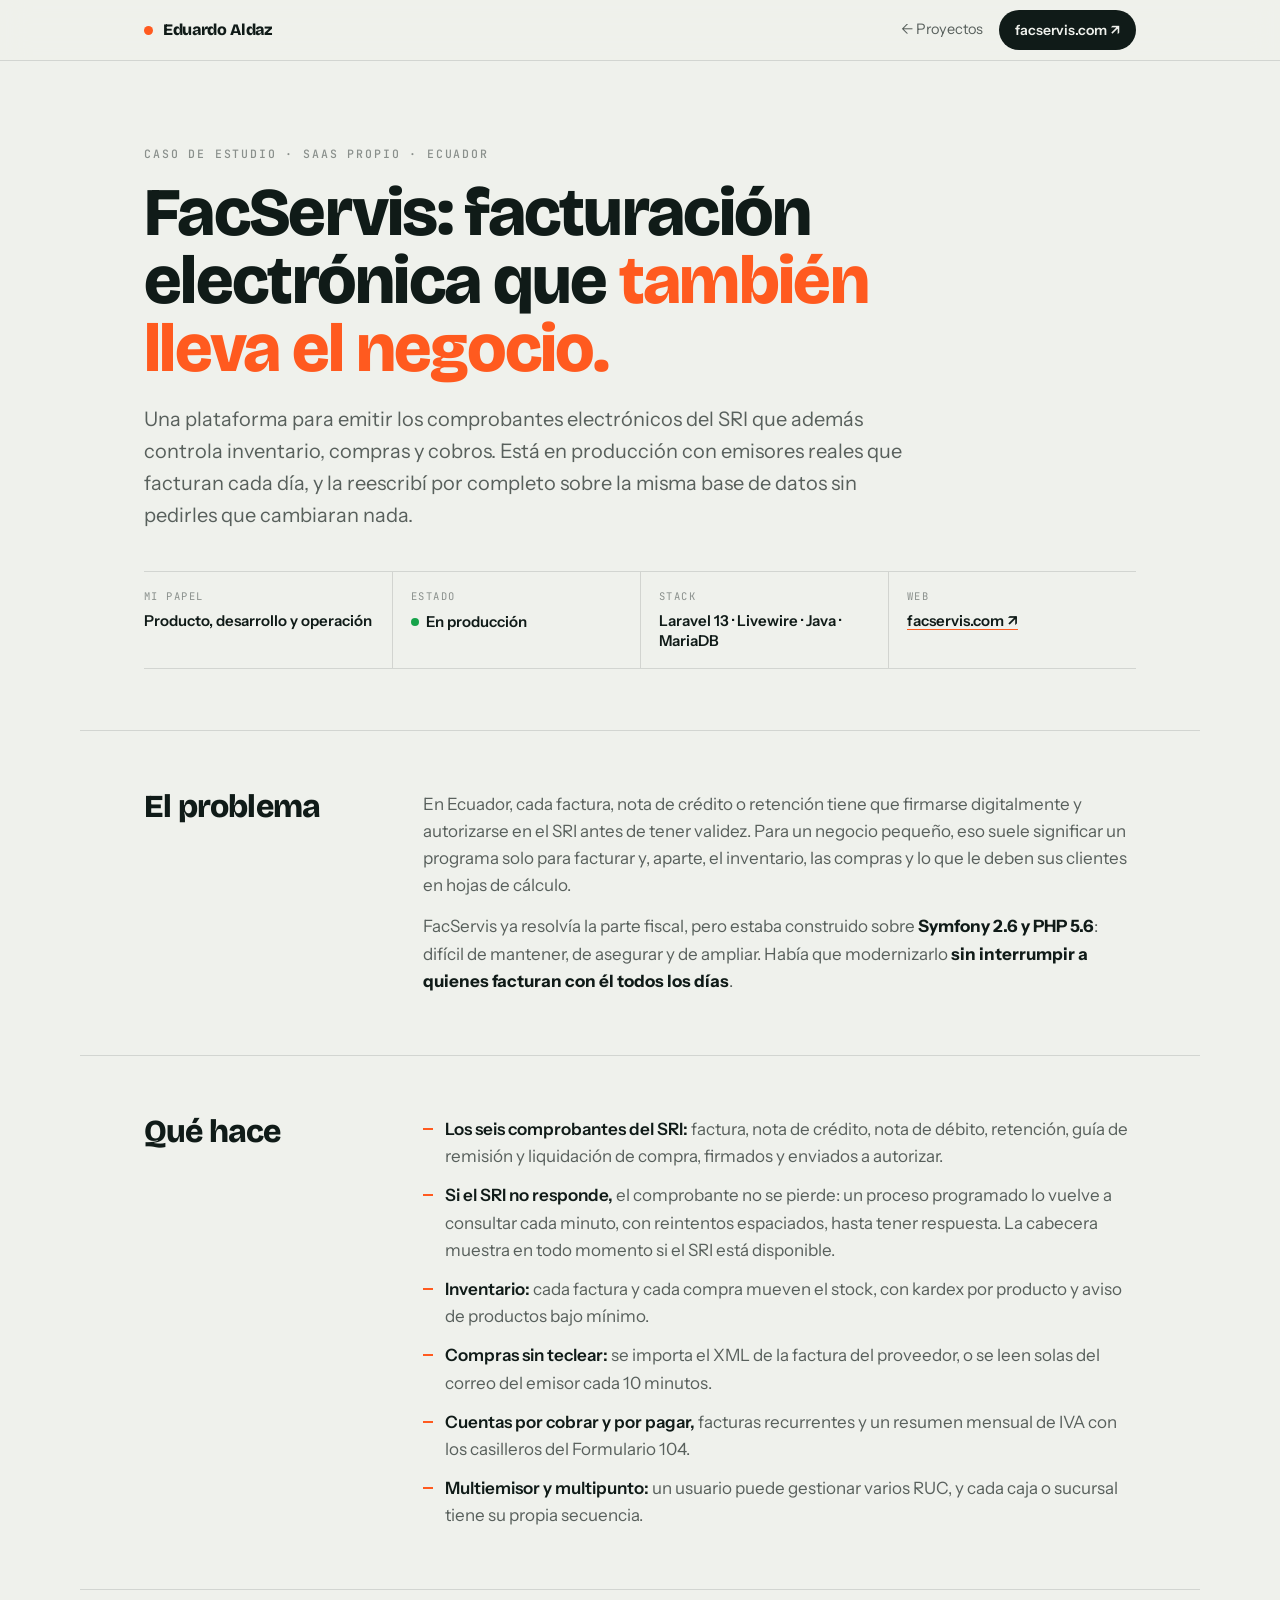
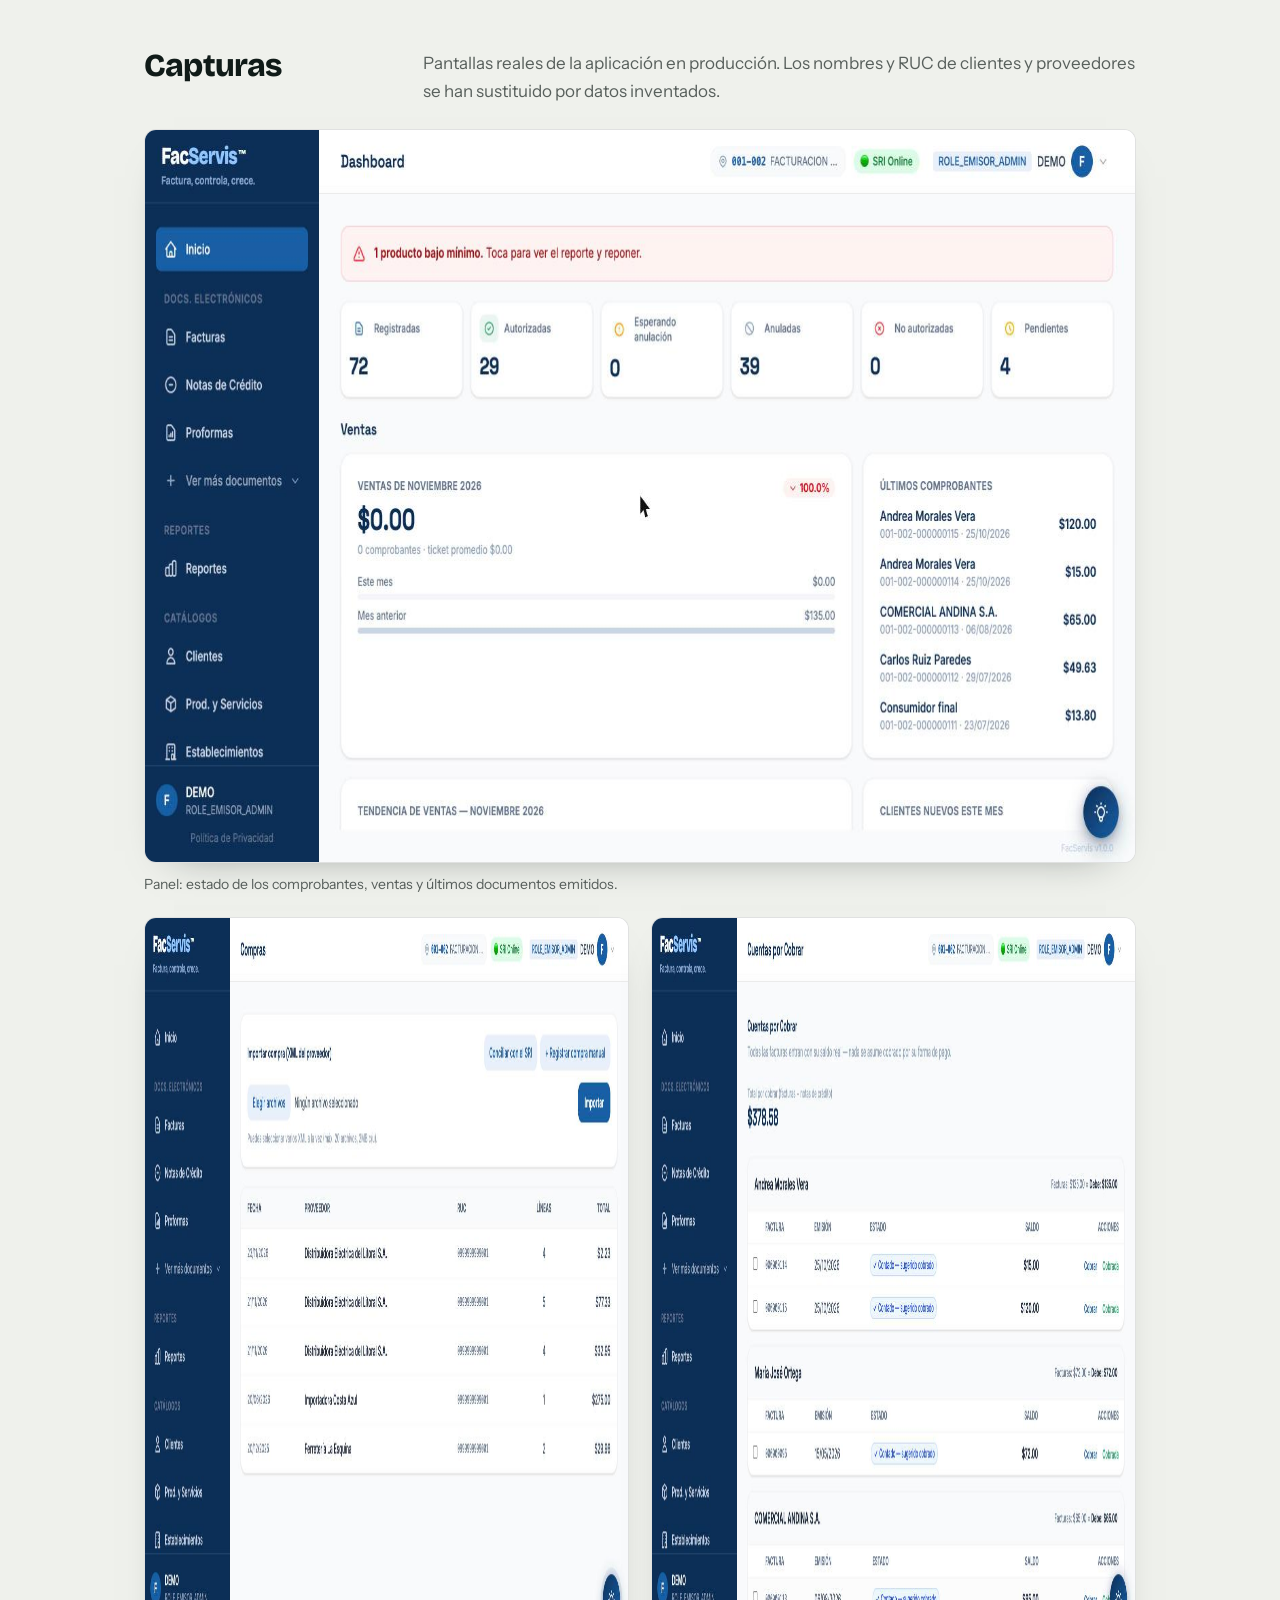
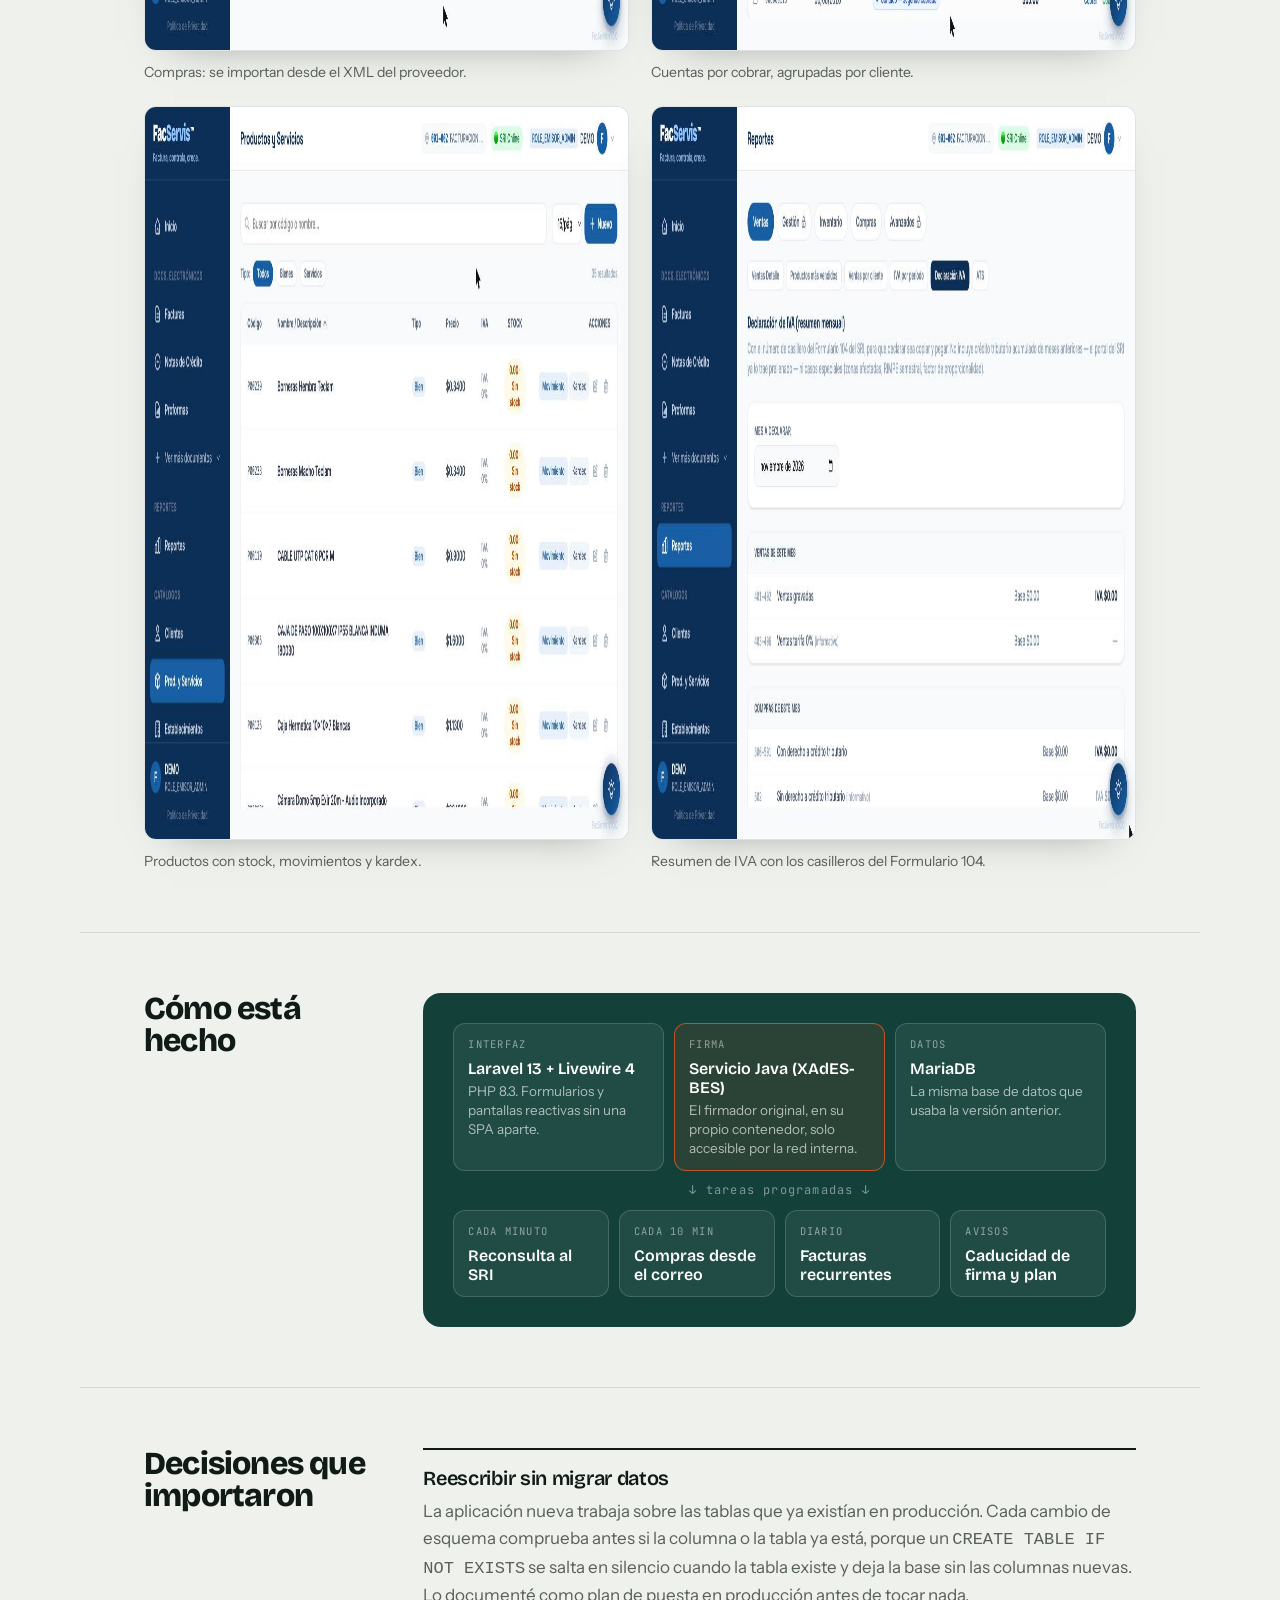
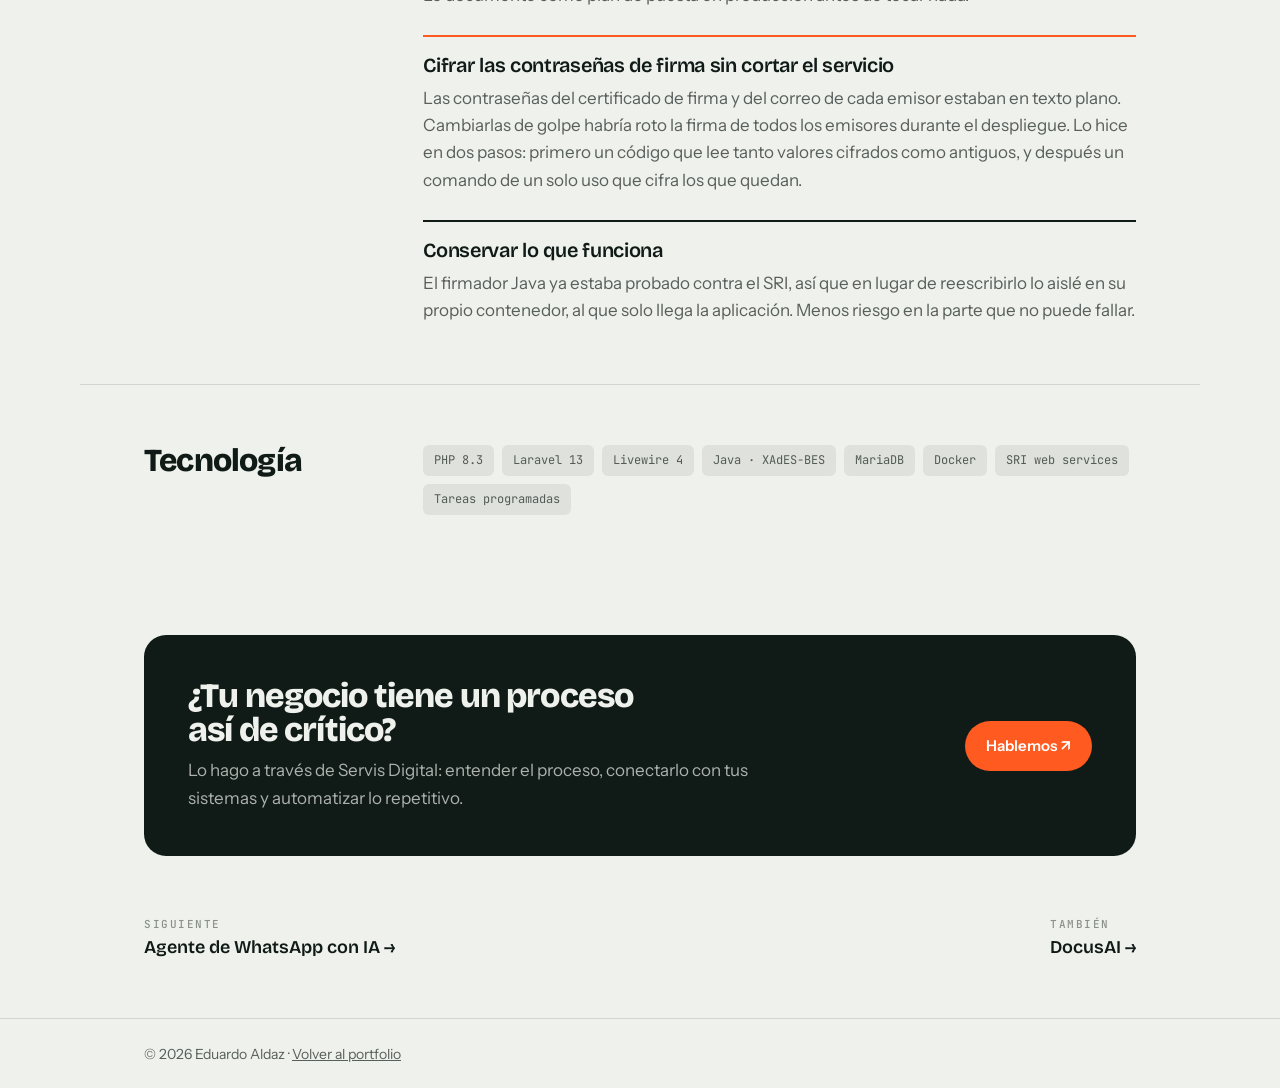
==== proyectos/facservis/index.html @ 6b5cdf55 "Case studies for FacServis, DocusAI and the WhatsApp agent; home cards link to them FacServis card u" ====
<!DOCTYPE html>
<html lang="es">
<head>
<meta charset="utf-8">
<meta name="viewport" content="width=device-width, initial-scale=1">
<title>FacServis — caso de estudio · Eduardo Aldaz</title>
<meta name="description" content="Cómo construí y modernicé FacServis, una plataforma de facturación electrónica para el SRI de Ecuador con inventario, compras y cobros, en producción con emisores reales.">
<link rel="canonical" href="https://eduardoaldaz.servisdigital.com/proyectos/facservis/">
<meta property="og:title" content="FacServis — caso de estudio · Eduardo Aldaz">
<meta property="og:description" content="Facturación electrónica para el SRI de Ecuador, reescrita de Symfony 2.6 a Laravel 13 sobre la base de datos en producción.">
<meta property="og:url" content="https://eduardoaldaz.servisdigital.com/proyectos/facservis/">
<meta property="og:type" content="article">
<meta property="og:image" content="https://eduardoaldaz.servisdigital.com/img/facservis/1-panel.jpg">
<meta name="theme-color" content="#101B18">
<link rel="icon" href="../../favicon.svg" type="image/svg+xml">
<link rel="icon" href="../../favicon.ico" sizes="32x32">
<link rel="preconnect" href="https://fonts.googleapis.com">
<link rel="preconnect" href="https://fonts.gstatic.com" crossorigin>
<link href="https://fonts.googleapis.com/css2?family=Bricolage+Grotesque:opsz,wght@12..96,600;12..96,800&family=Instrument+Sans:wght@400;500;600&family=JetBrains+Mono:wght@500&display=swap" rel="stylesheet">
<link rel="stylesheet" href="../caso.css">
</head>
<body>
<nav class="nav"><div class="nav-in">
  <a class="mark" href="../../"><span class="dot"></span>Eduardo Aldaz</a>
  <a class="back" href="../../#proyectos">← Proyectos</a>
  <a class="btn btn-primary btn-sm" href="https://facservis.com" target="_blank" rel="noopener">facservis.com ↗</a>
</div></nav>

<main>
<header class="head wrap">
  <p class="eyebrow">Caso de estudio · SaaS propio · Ecuador</p>
  <h1>FacServis: facturación electrónica que <em>también lleva el negocio.</em></h1>
  <p class="lead">Una plataforma para emitir los comprobantes electrónicos del SRI que además controla inventario, compras y cobros. Está en producción con emisores reales que facturan cada día, y la reescribí por completo sobre la misma base de datos sin pedirles que cambiaran nada.</p>
  <dl class="facts">
    <div><dt>Mi papel</dt><dd>Producto, desarrollo y operación</dd></div>
    <div><dt>Estado</dt><dd><span class="status"><i></i>En producción</span></dd></div>
    <div><dt>Stack</dt><dd>Laravel 13 · Livewire · Java · MariaDB</dd></div>
    <div><dt>Web</dt><dd><a href="https://facservis.com" target="_blank" rel="noopener">facservis.com ↗</a></dd></div>
  </dl>
</header>

<section class="sec wrap"><div class="sec-grid">
  <h2>El problema</h2>
  <div class="body">
    <p>En Ecuador, cada factura, nota de crédito o retención tiene que firmarse digitalmente y autorizarse en el SRI antes de tener validez. Para un negocio pequeño, eso suele significar un programa solo para facturar y, aparte, el inventario, las compras y lo que le deben sus clientes en hojas de cálculo.</p>
    <p>FacServis ya resolvía la parte fiscal, pero estaba construido sobre <strong>Symfony 2.6 y PHP 5.6</strong>: difícil de mantener, de asegurar y de ampliar. Había que modernizarlo <strong>sin interrumpir a quienes facturan con él todos los días</strong>.</p>
  </div>
</div></section>

<section class="sec wrap"><div class="sec-grid">
  <h2>Qué hace</h2>
  <div class="body">
    <ul class="list">
      <li><b>Los seis comprobantes del SRI:</b> factura, nota de crédito, nota de débito, retención, guía de remisión y liquidación de compra, firmados y enviados a autorizar.</li>
      <li><b>Si el SRI no responde,</b> el comprobante no se pierde: un proceso programado lo vuelve a consultar cada minuto, con reintentos espaciados, hasta tener respuesta. La cabecera muestra en todo momento si el SRI está disponible.</li>
      <li><b>Inventario:</b> cada factura y cada compra mueven el stock, con kardex por producto y aviso de productos bajo mínimo.</li>
      <li><b>Compras sin teclear:</b> se importa el XML de la factura del proveedor, o se leen solas del correo del emisor cada 10 minutos.</li>
      <li><b>Cuentas por cobrar y por pagar,</b> facturas recurrentes y un resumen mensual de IVA con los casilleros del Formulario 104.</li>
      <li><b>Multiemisor y multipunto:</b> un usuario puede gestionar varios RUC, y cada caja o sucursal tiene su propia secuencia.</li>
    </ul>
  </div>
</div></section>

<section class="sec wrap">
  <div class="sec-grid">
    <h2>Capturas</h2>
    <div class="body"><p>Pantallas reales de la aplicación en producción. Los nombres y RUC de clientes y proveedores se han sustituido por datos inventados.</p></div>
  </div>
  <div class="shots" style="margin-top:24px">
    <figure class="wide"><img src="../../img/facservis/1-panel.jpg" alt="Panel de FacServis con el estado de los comprobantes, ventas del mes y últimos comprobantes emitidos" width="1457" height="734" loading="lazy"><figcaption>Panel: estado de los comprobantes, ventas y últimos documentos emitidos.</figcaption></figure>
    <figure><img src="../../img/facservis/3-compras-xml.jpg" alt="Pantalla de compras con importación del XML del proveedor" width="1457" height="734" loading="lazy"><figcaption>Compras: se importan desde el XML del proveedor.</figcaption></figure>
    <figure><img src="../../img/facservis/2-cuentas-por-cobrar.jpg" alt="Cuentas por cobrar agrupadas por cliente con el saldo de cada factura" width="1457" height="734" loading="lazy"><figcaption>Cuentas por cobrar, agrupadas por cliente.</figcaption></figure>
    <figure><img src="../../img/facservis/4-productos-inventario.jpg" alt="Listado de productos con stock, movimientos y kardex" width="1457" height="734" loading="lazy"><figcaption>Productos con stock, movimientos y kardex.</figcaption></figure>
    <figure><img src="../../img/facservis/5-declaracion-iva.jpg" alt="Resumen mensual de IVA con los casilleros del Formulario 104" width="1457" height="734" loading="lazy"><figcaption>Resumen de IVA con los casilleros del Formulario 104.</figcaption></figure>
  </div>
</section>

<section class="sec wrap"><div class="sec-grid">
  <h2>Cómo está hecho</h2>
  <div class="arch" aria-label="Arquitectura de FacServis">
    <div class="arch-row" style="--n:3">
      <div class="box"><p class="k">Interfaz</p><p class="t">Laravel 13 + Livewire 4</p><p class="d">PHP 8.3. Formularios y pantallas reactivas sin una SPA aparte.</p></div>
      <div class="box hot"><p class="k">Firma</p><p class="t">Servicio Java (XAdES-BES)</p><p class="d">El firmador original, en su propio contenedor, solo accesible por la red interna.</p></div>
      <div class="box"><p class="k">Datos</p><p class="t">MariaDB</p><p class="d">La misma base de datos que usaba la versión anterior.</p></div>
    </div>
    <p class="arrow">↓ tareas programadas ↓</p>
    <div class="arch-row" style="--n:4">
      <div class="box"><p class="k">Cada minuto</p><p class="t">Reconsulta al SRI</p></div>
      <div class="box"><p class="k">Cada 10 min</p><p class="t">Compras desde el correo</p></div>
      <div class="box"><p class="k">Diario</p><p class="t">Facturas recurrentes</p></div>
      <div class="box"><p class="k">Avisos</p><p class="t">Caducidad de firma y plan</p></div>
    </div>
  </div>
</div></section>

<section class="sec wrap"><div class="sec-grid">
  <h2>Decisiones que importaron</h2>
  <div class="dec">
    <article><h3>Reescribir sin migrar datos</h3><p>La aplicación nueva trabaja sobre las tablas que ya existían en producción. Cada cambio de esquema comprueba antes si la columna o la tabla ya está, porque un <code>CREATE TABLE IF NOT EXISTS</code> se salta en silencio cuando la tabla existe y deja la base sin las columnas nuevas. Lo documenté como plan de puesta en producción antes de tocar nada.</p></article>
    <article><h3>Cifrar las contraseñas de firma sin cortar el servicio</h3><p>Las contraseñas del certificado de firma y del correo de cada emisor estaban en texto plano. Cambiarlas de golpe habría roto la firma de todos los emisores durante el despliegue. Lo hice en dos pasos: primero un código que lee tanto valores cifrados como antiguos, y después un comando de un solo uso que cifra los que quedan.</p></article>
    <article><h3>Conservar lo que funciona</h3><p>El firmador Java ya estaba probado contra el SRI, así que en lugar de reescribirlo lo aislé en su propio contenedor, al que solo llega la aplicación. Menos riesgo en la parte que no puede fallar.</p></article>
  </div>
</div></section>

<section class="sec wrap"><div class="sec-grid">
  <h2>Tecnología</h2>
  <div class="chips"><span class="chip">PHP 8.3</span><span class="chip">Laravel 13</span><span class="chip">Livewire 4</span><span class="chip">Java · XAdES-BES</span><span class="chip">MariaDB</span><span class="chip">Docker</span><span class="chip">SRI web services</span><span class="chip">Tareas programadas</span></div>
</div></section>

<div class="wrap">
  <section class="cta">
    <div><h2>¿Tu negocio tiene un proceso así de crítico?</h2><p>Lo hago a través de Servis Digital: entender el proceso, conectarlo con tus sistemas y automatizar lo repetitivo.</p></div>
    <a class="btn btn-primary" href="https://servisdigital.com/contacto" target="_blank" rel="noopener">Hablemos ↗</a>
  </section>
  <nav class="next" aria-label="Otros proyectos">
    <a href="../agente-whatsapp/"><span>Siguiente</span>Agente de WhatsApp con IA →</a>
    <a href="../docusai/"><span>También</span>DocusAI →</a>
  </nav>
</div>
</main>
<footer><div class="wrap">© 2026 Eduardo Aldaz · <a href="../../">Volver al portfolio</a></div></footer>
</body>
</html>
---- proyectos/caso.css ----
/* Shared styles for the case-study pages (same tokens as the home page) */
:root{
  --bone:#EFF1EC;--pale:#FBFCFA;--ink:#101B18;--ink-70:rgba(16,27,24,.68);--ink-45:rgba(16,27,24,.45);
  --spruce:#14403A;--spruce-deep:#0B2521;--mist:#C3D0C8;--line:rgba(16,27,24,.13);
  --signal:#FF5A1F;--signal-soft:#FFE6DA;
  --display:"Bricolage Grotesque",system-ui,sans-serif;--body:"Instrument Sans",system-ui,sans-serif;--mono:"JetBrains Mono",ui-monospace,monospace;
  --pad:clamp(16px,5vw,72px);--maxw:1120px;
}
*{box-sizing:border-box}
body{margin:0;background:var(--bone);color:var(--ink);font-family:var(--body);font-size:17px;line-height:1.6;-webkit-font-smoothing:antialiased}
img{max-width:100%;display:block}
a{color:inherit}
h1,h2,h3{font-family:var(--display);font-weight:800;letter-spacing:-.025em;line-height:1;margin:0}
p{margin:0}
:focus-visible{outline:2.5px solid var(--signal);outline-offset:3px;border-radius:3px}
.wrap{max-width:var(--maxw);margin:0 auto;padding-inline:var(--pad)}
.eyebrow{font-family:var(--mono);font-size:11.5px;font-weight:500;letter-spacing:.16em;text-transform:uppercase;color:var(--ink-45)}

/* nav */
.nav{position:sticky;top:0;z-index:50;background:rgba(239,241,236,.9);backdrop-filter:blur(14px);border-bottom:1px solid var(--line)}
.nav-in{display:flex;align-items:center;gap:16px;height:60px;max-width:var(--maxw);margin:0 auto;padding-inline:var(--pad)}
.mark{display:flex;align-items:center;gap:10px;text-decoration:none;font-family:var(--display);font-weight:800;font-size:16px;letter-spacing:-.02em;margin-right:auto}
.mark .dot{width:9px;height:9px;border-radius:50%;background:var(--signal);flex:none}
.back{font-size:14.5px;color:var(--ink-70);text-decoration:none}
.back:hover{color:var(--ink);box-shadow:inset 0 -1.5px 0 var(--signal)}
.btn{display:inline-flex;align-items:center;gap:9px;text-decoration:none;font-weight:600;font-size:15px;padding:12px 20px;border-radius:999px;border:1.5px solid transparent;transition:transform .18s ease,background .18s ease,color .18s ease}
.btn-primary{background:var(--ink);color:var(--bone)}
.btn-primary:hover{background:var(--signal);color:#fff;transform:translateY(-2px)}
.btn-ghost{border-color:var(--line)}
.btn-ghost:hover{border-color:var(--ink);transform:translateY(-2px)}
.btn-sm{padding:8px 15px;font-size:14px}

/* header */
.head{padding-block:clamp(40px,7vw,84px) clamp(28px,4vw,44px)}
.head h1{font-size:clamp(36px,6vw,68px);margin-top:16px;max-width:18ch}
.head h1 em{font-style:normal;color:var(--signal)}
.lead{font-size:clamp(17px,1.6vw,20px);color:var(--ink-70);max-width:60ch;margin-top:20px}
.facts{display:grid;grid-template-columns:repeat(4,minmax(0,1fr));gap:0;margin-top:clamp(28px,4vw,40px);border-top:1px solid var(--line);border-bottom:1px solid var(--line)}
.facts div{padding:16px 18px 16px 0}
.facts div+div{padding-left:18px;border-left:1px solid var(--line)}
.facts dt{font-family:var(--mono);font-size:10.5px;letter-spacing:.14em;text-transform:uppercase;color:var(--ink-45)}
.facts dd{margin:6px 0 0;font-size:15px;font-weight:600;line-height:1.35;overflow-wrap:anywhere}
.facts a{text-decoration-color:var(--signal);text-underline-offset:3px}
.status{display:inline-flex;align-items:center;gap:7px}
.status i{width:8px;height:8px;border-radius:50%;background:#16a34a;flex:none}
.status.dev i{background:var(--signal)}

/* sections */
.sec{padding-block:clamp(36px,5vw,60px);border-top:1px solid var(--line)}
.sec-grid{display:grid;grid-template-columns:minmax(0,.32fr) minmax(0,1fr);gap:clamp(20px,4vw,56px)}
.sec h2{font-size:clamp(24px,2.8vw,32px)}
.sec .body{max-width:68ch}
.sec .body p+p{margin-top:14px}
.sec .body p{color:var(--ink-70)}
.sec .body strong{color:var(--ink)}
.list{list-style:none;margin:0;padding:0;display:grid;gap:12px}
.list li{padding-left:22px;position:relative;color:var(--ink-70)}
.list li::before{content:"";position:absolute;left:0;top:12px;width:10px;height:2px;background:var(--signal)}
.list li b{color:var(--ink);font-weight:600}

/* screenshots */
.shots{display:grid;grid-template-columns:repeat(2,minmax(0,1fr));gap:clamp(14px,2vw,22px);margin-top:8px}
.shots figure{margin:0}
.shots figure.wide{grid-column:span 2}
.shots img{border-radius:12px;border:1px solid var(--line);box-shadow:0 18px 40px -30px rgba(16,27,24,.5);background:#fff}
.shots figcaption{font-size:14px;color:var(--ink-70);margin-top:10px}
.note{font-size:13.5px;color:var(--ink-45);margin-top:14px}

/* architecture */
.arch{background:var(--spruce);color:#EAF1ED;border-radius:18px;padding:clamp(18px,3vw,30px);display:grid;gap:10px}
.arch-row{display:grid;grid-template-columns:repeat(var(--n,4),minmax(0,1fr));gap:10px}
.box{background:rgba(255,255,255,.06);border:1px solid rgba(234,241,237,.18);border-radius:12px;padding:12px 14px}
.box.hot{border-color:rgba(255,90,31,.7);background:rgba(255,90,31,.1)}
.box .k{font-family:var(--mono);font-size:10.5px;letter-spacing:.12em;text-transform:uppercase;color:rgba(234,241,237,.55)}
.box .t{font-family:var(--display);font-weight:600;font-size:16px;color:#fff;margin-top:6px;line-height:1.2}
.box .d{font-size:13.5px;color:rgba(234,241,237,.7);margin-top:4px;line-height:1.4}
.arrow{font-family:var(--mono);font-size:12px;color:rgba(234,241,237,.5);text-align:center;letter-spacing:.1em}

/* decisions */
.dec{display:grid;gap:clamp(18px,2.4vw,26px)}
.dec article{border-top:2px solid var(--ink);padding-top:16px}
.dec article:nth-child(2){border-top-color:var(--signal)}
.dec h3{font-size:20px;font-weight:600;letter-spacing:-.015em;line-height:1.2}
.dec p{color:var(--ink-70);margin-top:8px}

.chips{display:flex;flex-wrap:wrap;gap:8px}
.chip{font-family:var(--mono);font-size:12px;padding:6px 11px;border-radius:6px;background:rgba(16,27,24,.07);color:var(--ink-70)}

/* closing */
.cta{background:var(--ink);color:var(--bone);border-radius:22px;padding:clamp(24px,4vw,44px);margin-block:clamp(36px,5vw,60px);display:flex;flex-wrap:wrap;gap:20px;align-items:center;justify-content:space-between}
.cta h2{font-size:clamp(24px,3vw,34px);max-width:22ch}
.cta p{color:rgba(239,241,236,.7);margin-top:10px;max-width:52ch}
.cta .btn-primary{background:var(--signal);color:#fff}
.cta .btn-primary:hover{background:var(--bone);color:var(--ink)}
.next{display:flex;flex-wrap:wrap;gap:12px;justify-content:space-between;padding-bottom:clamp(36px,5vw,56px)}
.next a{text-decoration:none;font-family:var(--display);font-weight:600;font-size:18px}
.next a span{display:block;font-family:var(--mono);font-size:11px;letter-spacing:.14em;text-transform:uppercase;color:var(--ink-45);font-weight:500}
.next a:hover{color:var(--signal)}
footer{border-top:1px solid var(--line);padding-block:24px;font-size:14px;color:var(--ink-70)}

@media (max-width:860px){
  .sec-grid{grid-template-columns:1fr}
  .facts{grid-template-columns:repeat(2,minmax(0,1fr))}
  .facts div:nth-child(3){padding-left:0;border-left:0}
  .facts div:nth-child(n+3){border-top:1px solid var(--line)}
  .shots{grid-template-columns:1fr}
  .shots figure.wide{grid-column:auto}
  .arch-row{grid-template-columns:1fr 1fr}
}
@media (max-width:520px){
  .arch-row{grid-template-columns:1fr}
  .nav .btn{display:none}
}
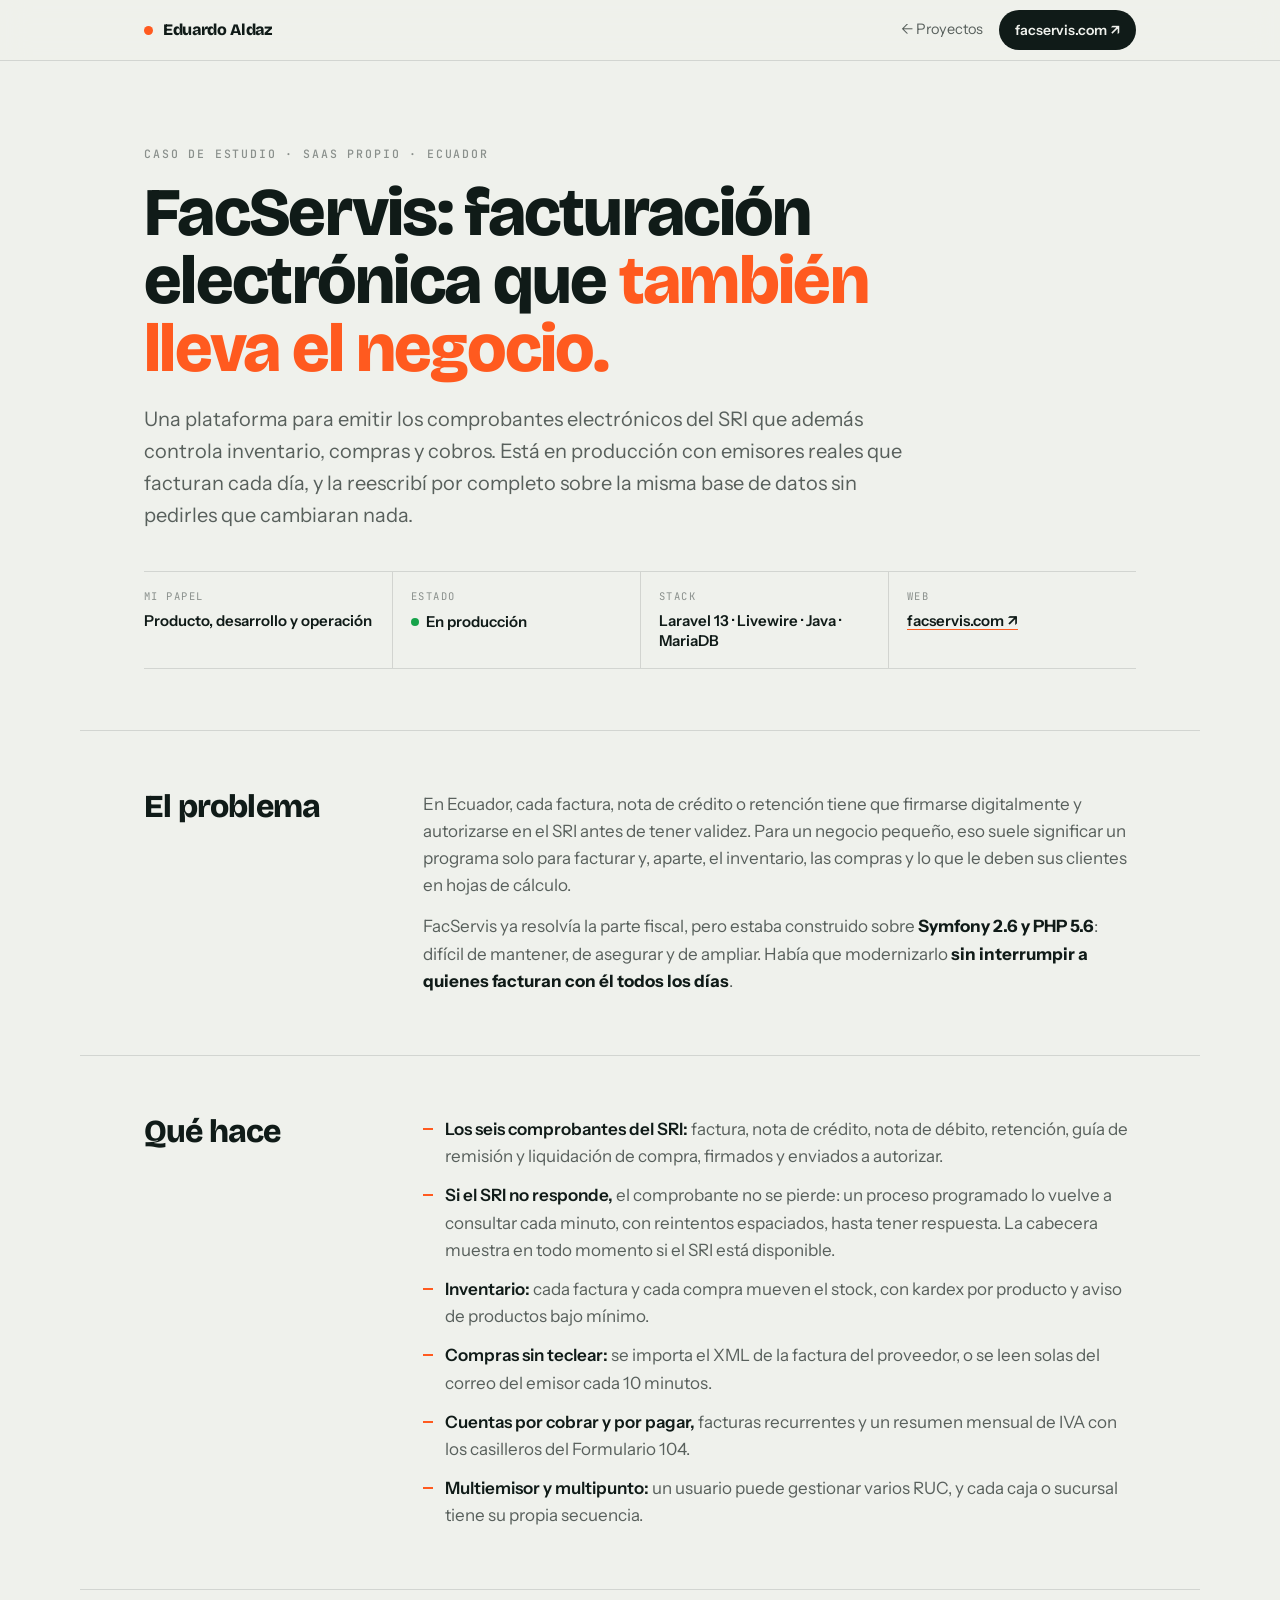
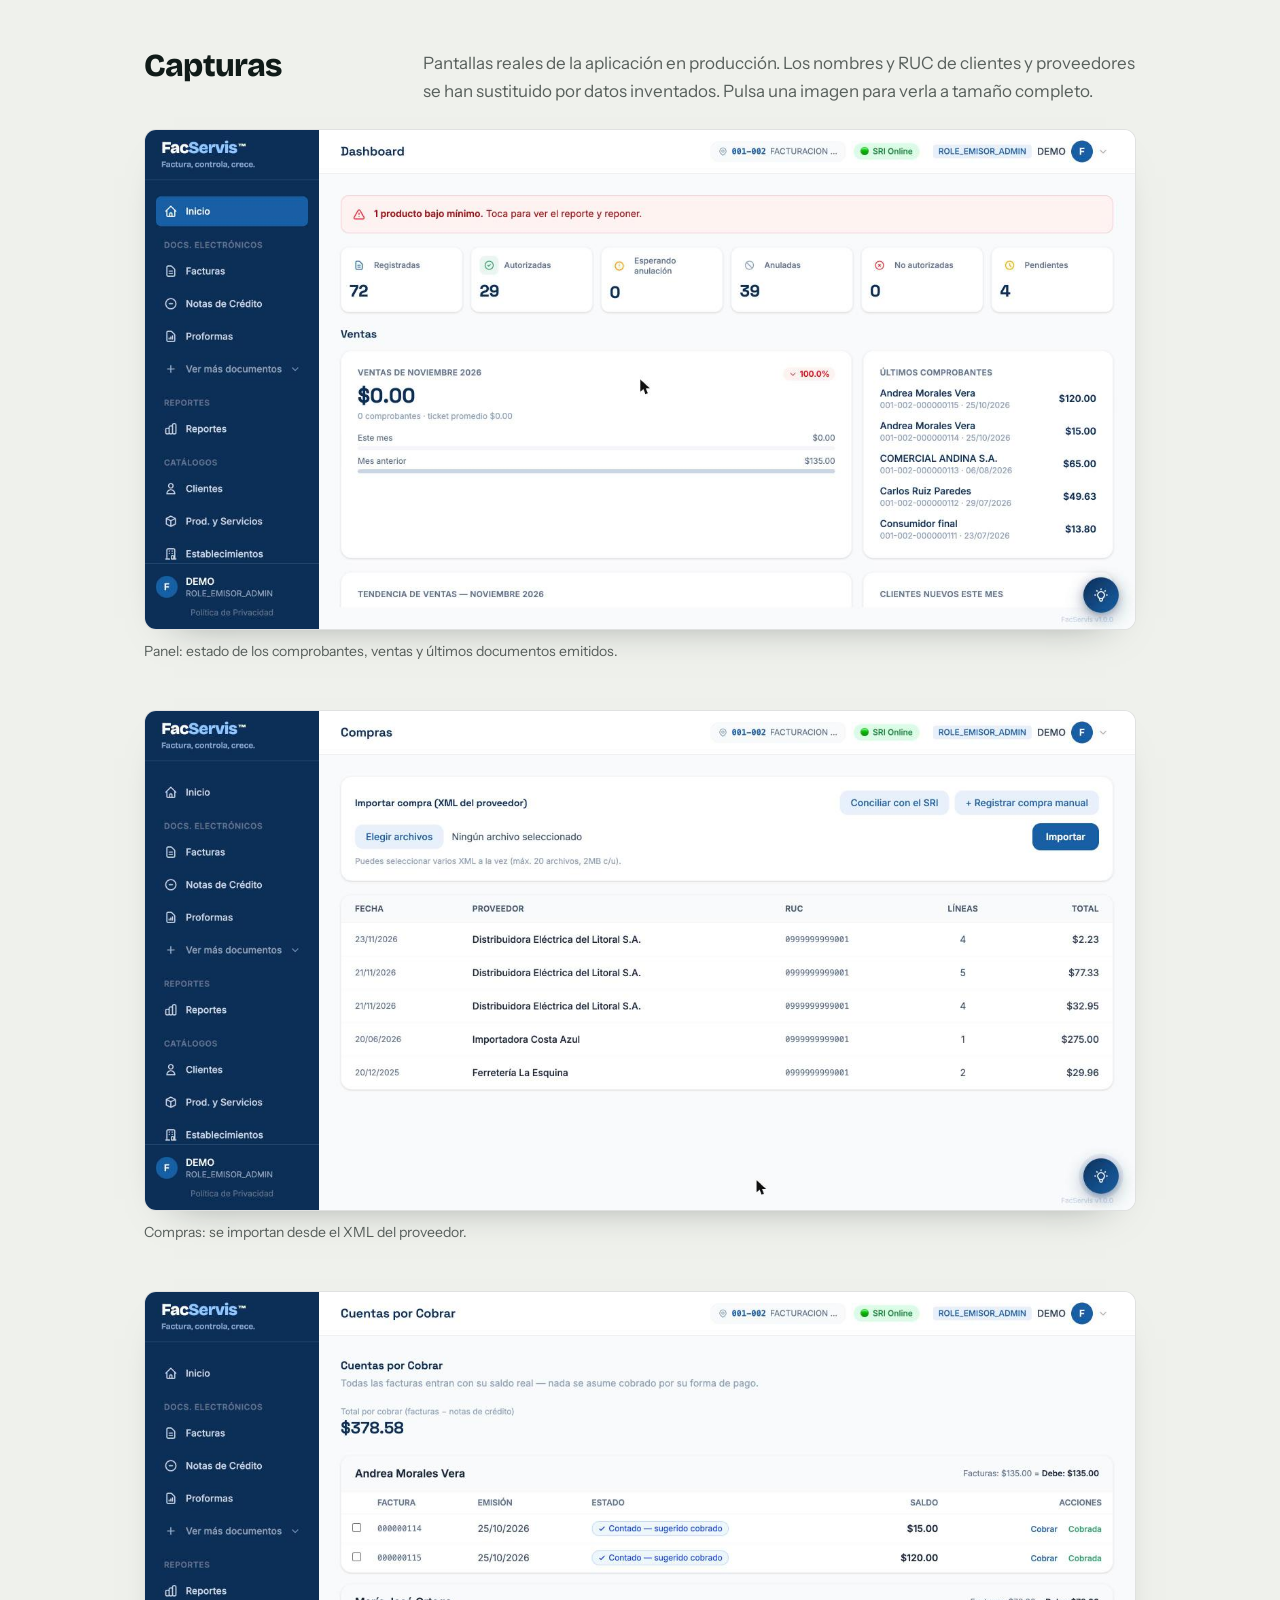
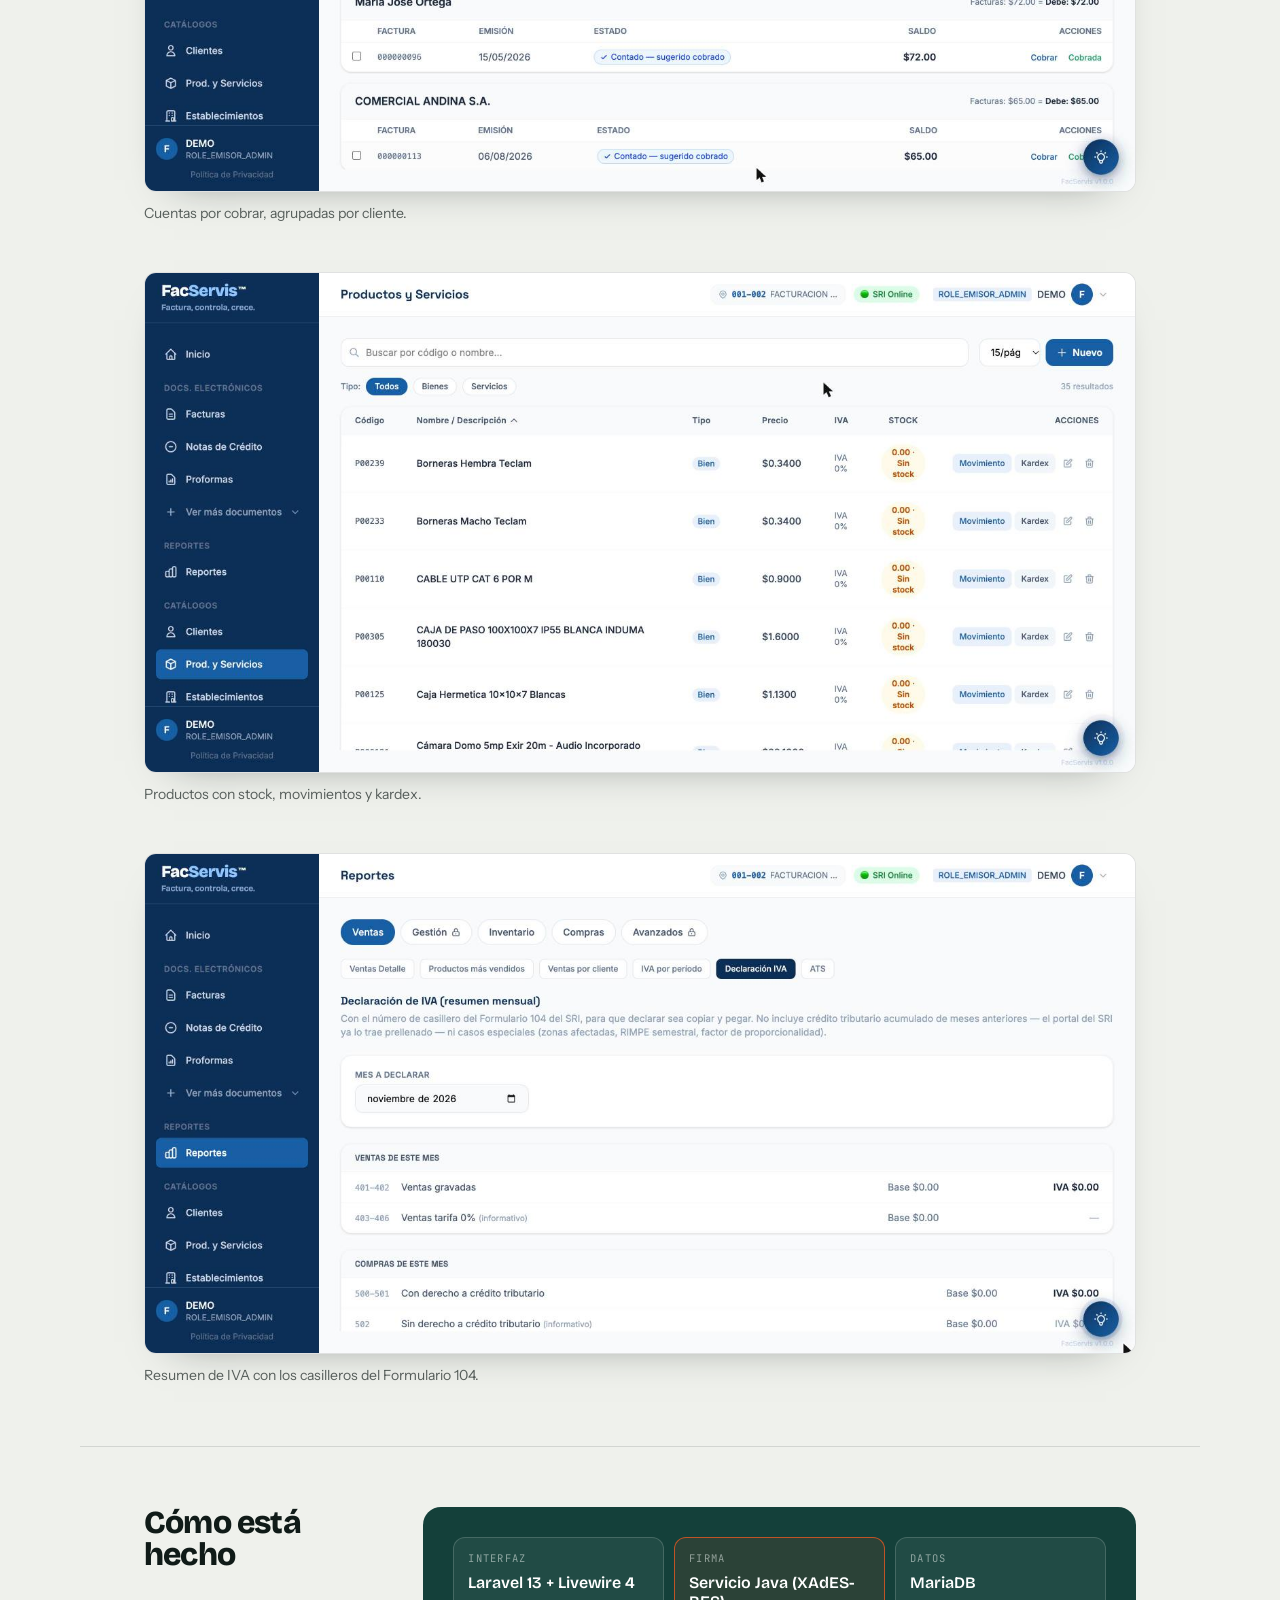
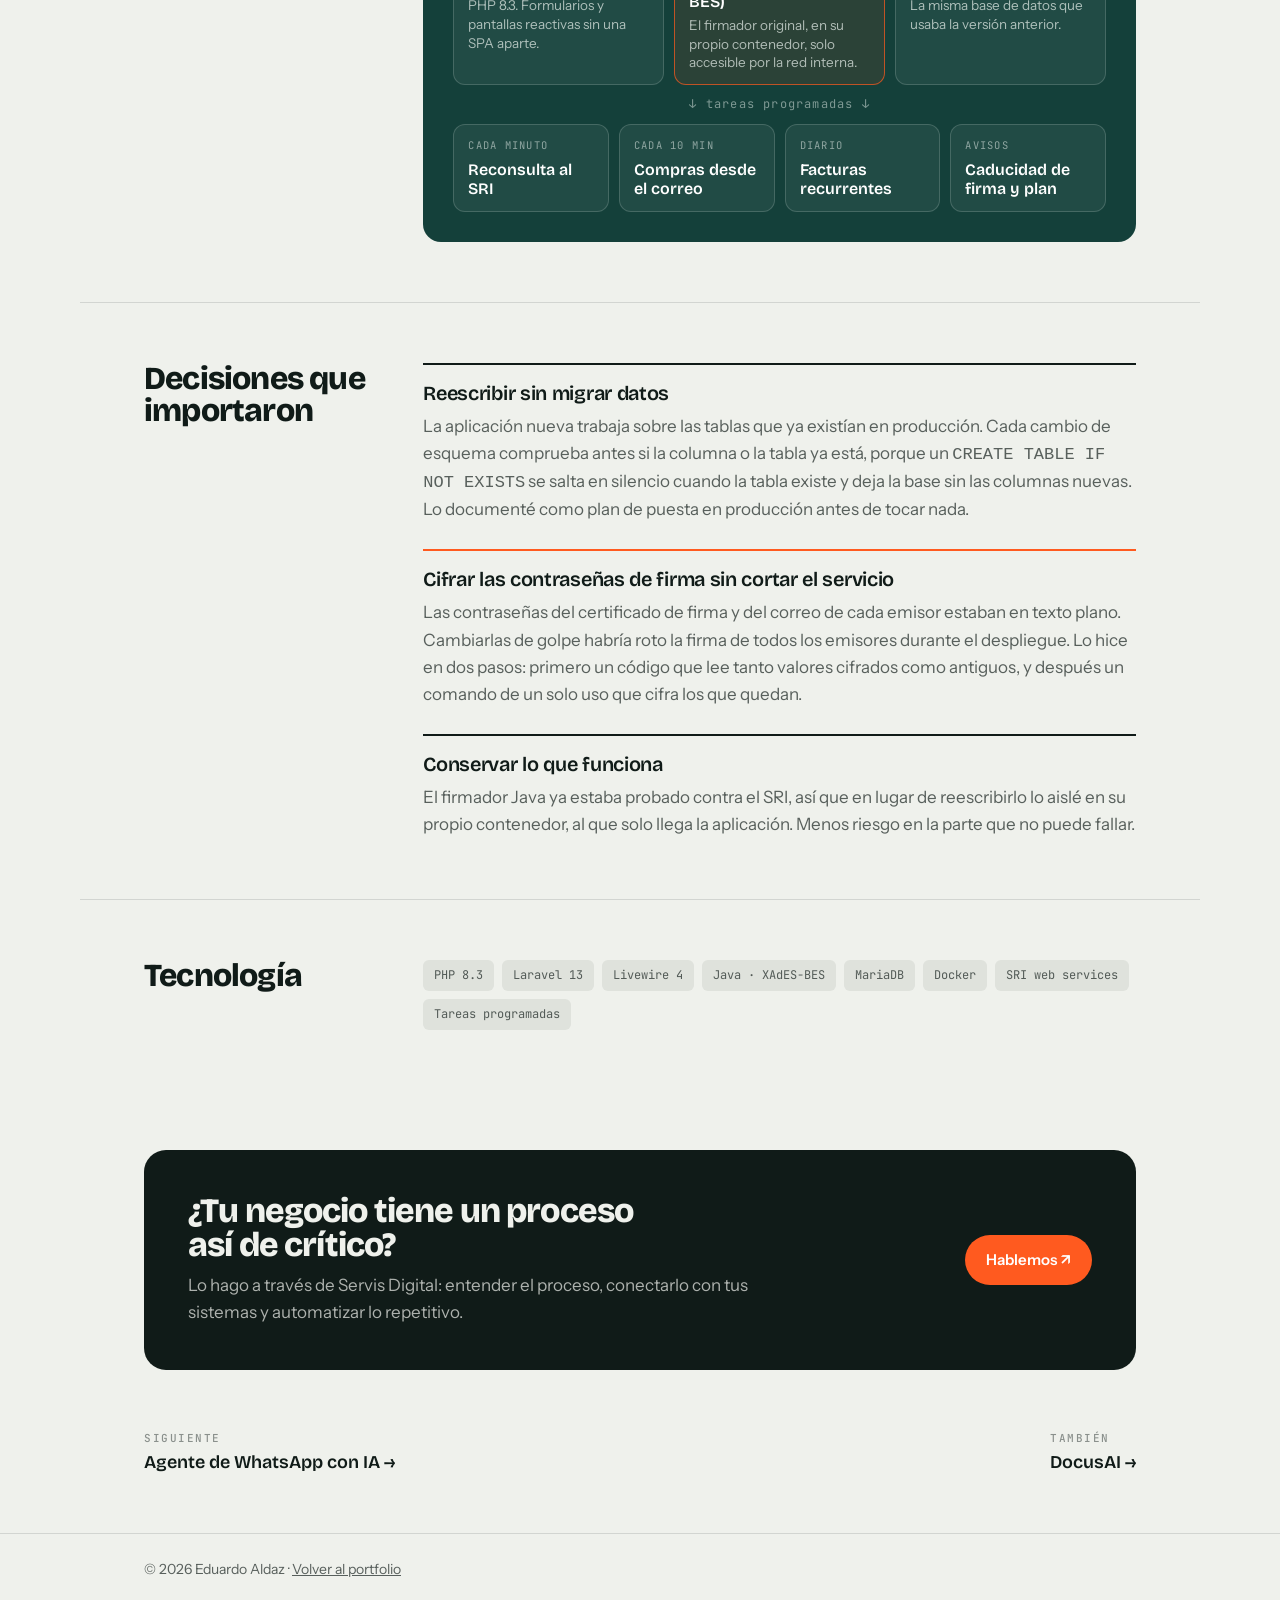
==== commit 48538741: "Case study screenshots: keep aspect ratio, one per row, open full size on click Co-Authored-By: Clau" ====
--- a/proyectos/facservis/index.html
+++ b/proyectos/facservis/index.html
@@ -64,14 +64,14 @@
 <section class="sec wrap">
   <div class="sec-grid">
     <h2>Capturas</h2>
-    <div class="body"><p>Pantallas reales de la aplicación en producción. Los nombres y RUC de clientes y proveedores se han sustituido por datos inventados.</p></div>
+    <div class="body"><p>Pantallas reales de la aplicación en producción. Los nombres y RUC de clientes y proveedores se han sustituido por datos inventados. Pulsa una imagen para verla a tamaño completo.</p></div>
   </div>
   <div class="shots" style="margin-top:24px">
-    <figure class="wide"><img src="../../img/facservis/1-panel.jpg" alt="Panel de FacServis con el estado de los comprobantes, ventas del mes y últimos comprobantes emitidos" width="1457" height="734" loading="lazy"><figcaption>Panel: estado de los comprobantes, ventas y últimos documentos emitidos.</figcaption></figure>
-    <figure><img src="../../img/facservis/3-compras-xml.jpg" alt="Pantalla de compras con importación del XML del proveedor" width="1457" height="734" loading="lazy"><figcaption>Compras: se importan desde el XML del proveedor.</figcaption></figure>
-    <figure><img src="../../img/facservis/2-cuentas-por-cobrar.jpg" alt="Cuentas por cobrar agrupadas por cliente con el saldo de cada factura" width="1457" height="734" loading="lazy"><figcaption>Cuentas por cobrar, agrupadas por cliente.</figcaption></figure>
-    <figure><img src="../../img/facservis/4-productos-inventario.jpg" alt="Listado de productos con stock, movimientos y kardex" width="1457" height="734" loading="lazy"><figcaption>Productos con stock, movimientos y kardex.</figcaption></figure>
-    <figure><img src="../../img/facservis/5-declaracion-iva.jpg" alt="Resumen mensual de IVA con los casilleros del Formulario 104" width="1457" height="734" loading="lazy"><figcaption>Resumen de IVA con los casilleros del Formulario 104.</figcaption></figure>
+    <figure><a href="../../img/facservis/1-panel.jpg" target="_blank" rel="noopener"><img src="../../img/facservis/1-panel.jpg" alt="Panel de FacServis con el estado de los comprobantes, ventas del mes y últimos comprobantes emitidos" width="1457" height="734" loading="lazy"></a><figcaption>Panel: estado de los comprobantes, ventas y últimos documentos emitidos.</figcaption></figure>
+    <figure><a href="../../img/facservis/3-compras-xml.jpg" target="_blank" rel="noopener"><img src="../../img/facservis/3-compras-xml.jpg" alt="Pantalla de compras con importación del XML del proveedor" width="1457" height="734" loading="lazy"></a><figcaption>Compras: se importan desde el XML del proveedor.</figcaption></figure>
+    <figure><a href="../../img/facservis/2-cuentas-por-cobrar.jpg" target="_blank" rel="noopener"><img src="../../img/facservis/2-cuentas-por-cobrar.jpg" alt="Cuentas por cobrar agrupadas por cliente con el saldo de cada factura" width="1457" height="734" loading="lazy"></a><figcaption>Cuentas por cobrar, agrupadas por cliente.</figcaption></figure>
+    <figure><a href="../../img/facservis/4-productos-inventario.jpg" target="_blank" rel="noopener"><img src="../../img/facservis/4-productos-inventario.jpg" alt="Listado de productos con stock, movimientos y kardex" width="1457" height="734" loading="lazy"></a><figcaption>Productos con stock, movimientos y kardex.</figcaption></figure>
+    <figure><a href="../../img/facservis/5-declaracion-iva.jpg" target="_blank" rel="noopener"><img src="../../img/facservis/5-declaracion-iva.jpg" alt="Resumen mensual de IVA con los casilleros del Formulario 104" width="1457" height="734" loading="lazy"></a><figcaption>Resumen de IVA con los casilleros del Formulario 104.</figcaption></figure>
   </div>
 </section>
 
--- a/proyectos/caso.css
+++ b/proyectos/caso.css
@@ -8,7 +8,7 @@
 }
 *{box-sizing:border-box}
 body{margin:0;background:var(--bone);color:var(--ink);font-family:var(--body);font-size:17px;line-height:1.6;-webkit-font-smoothing:antialiased}
-img{max-width:100%;display:block}
+img{max-width:100%;height:auto;display:block}
 a{color:inherit}
 h1,h2,h3{font-family:var(--display);font-weight:800;letter-spacing:-.025em;line-height:1;margin:0}
 p{margin:0}
@@ -59,9 +59,9 @@
 .list li b{color:var(--ink);font-weight:600}
 
 /* screenshots */
-.shots{display:grid;grid-template-columns:repeat(2,minmax(0,1fr));gap:clamp(14px,2vw,22px);margin-top:8px}
+.shots{display:grid;grid-template-columns:1fr;gap:clamp(28px,4vw,48px);margin-top:8px}
 .shots figure{margin:0}
-.shots figure.wide{grid-column:span 2}
+.shots a{display:block;cursor:zoom-in}
 .shots img{border-radius:12px;border:1px solid var(--line);box-shadow:0 18px 40px -30px rgba(16,27,24,.5);background:#fff}
 .shots figcaption{font-size:14px;color:var(--ink-70);margin-top:10px}
 .note{font-size:13.5px;color:var(--ink-45);margin-top:14px}
@@ -103,8 +103,6 @@
   .facts{grid-template-columns:repeat(2,minmax(0,1fr))}
   .facts div:nth-child(3){padding-left:0;border-left:0}
   .facts div:nth-child(n+3){border-top:1px solid var(--line)}
-  .shots{grid-template-columns:1fr}
-  .shots figure.wide{grid-column:auto}
   .arch-row{grid-template-columns:1fr 1fr}
 }
 @media (max-width:520px){
